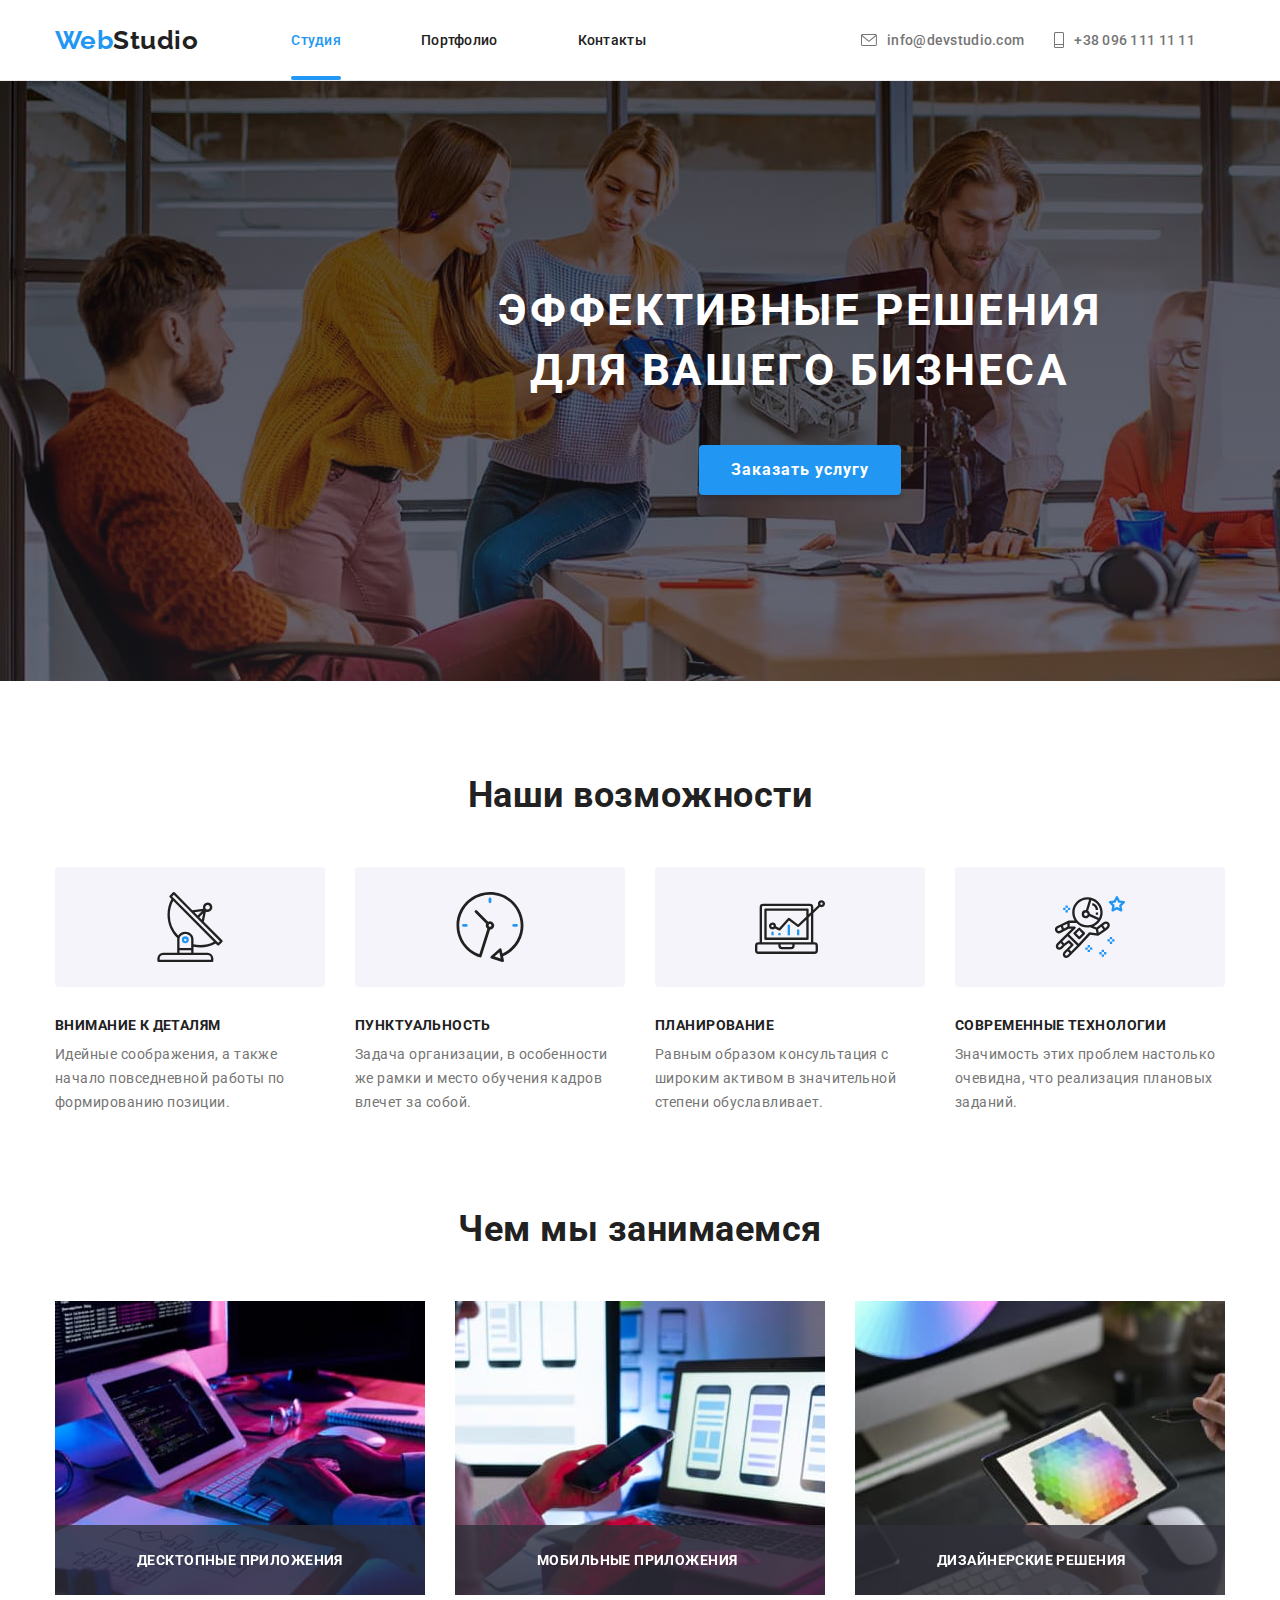
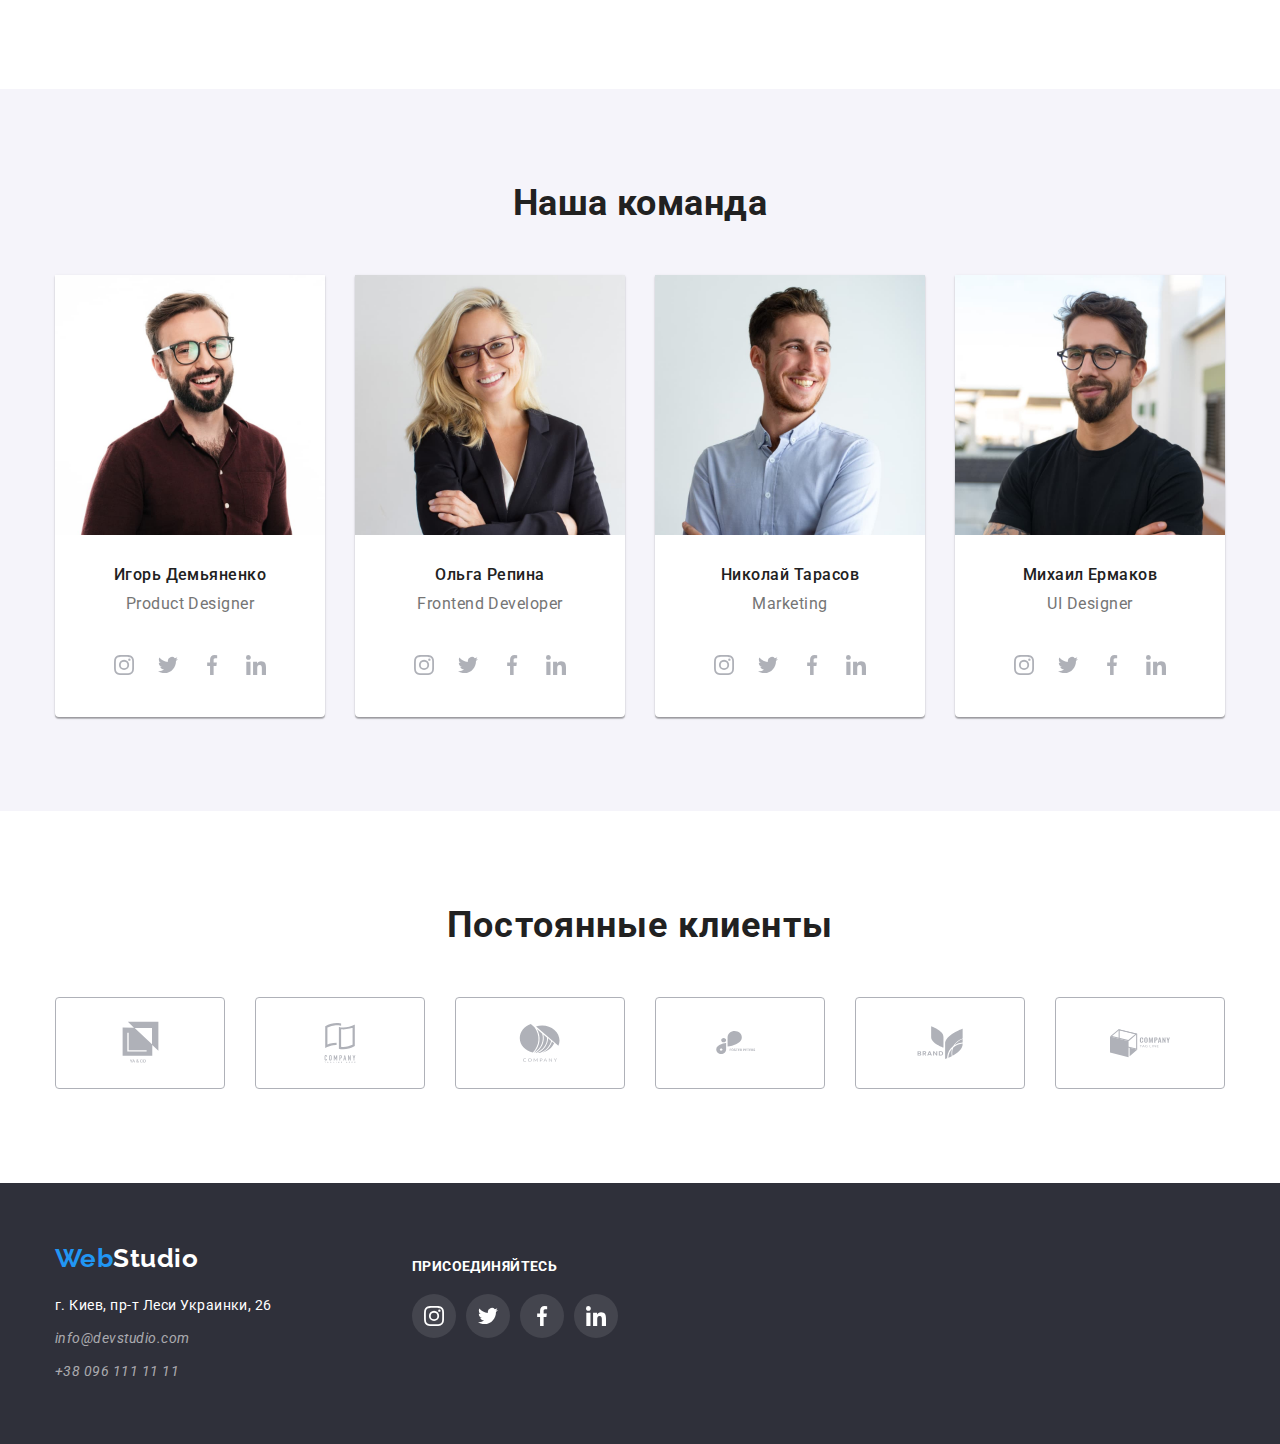
==== index.html @ bb1c2e62 "HW6" ====
<!DOCTYPE html>
<html lang="en">
<head>
    <meta charset="UTF-8">
    <meta http-equiv="X-UA-Compatible" content="IE=edge">
    <meta name="viewport" content="width=device-width, initial-scale=1.0">
    <title>webstudio</title>
    <link rel="preconnect" href="https://fonts.googleapis.com">
    <link rel="preconnect" href="https://fonts.gstatic.com" crossorigin>
    <link href="https://fonts.googleapis.com/css2?family=Raleway:wght@700&family=Roboto:wght@400;500;700;900&display=swap" rel="stylesheet">
    <link rel="stylesheet" href="https://cdnjs.cloudflare.com/ajax/libs/modern-normalize/1.1.0/modern-normalize.min.css">
    <link rel="stylesheet" href="./css/styles.css">
</head>
<body class="page">

   <!--шапка сайта--> 
    <header class="page-header">
        <div class="main-nav container">
            <a href="./index.html" class="logo">Web<span class="accent">Studio</span></a>
            <nav class="">
                <ul class="site-nav list">
                    <li class="item"><a href="./index.html" class="link current">Студия</a></li>
                    <li class="item"><a href="./portfolio.html" class="link">Портфолио</a></li>
                    <li class="item"><a href="" class="link">Контакты</a></li>
                </ul>
            </nav>
            <ul class="auth-nav list">
                <li class="item"><a href="mail:info@devstudio.com" class="link icon-mail">
                    <svg class="envelope" width="16" height="12">
                        <use href="./images/symbol-defs1.svg#icon-envelope1"></use>
                    </svg>info@devstudio.com</a>
                </li>
                <li class="item"><a href="tel:+380961111111" class="link icon-tel">
                    <svg class="smartphone" width="10" height="16">
                        <use href="./images/symbol-defs1.svg#icon-smartphone1"></use>
                    </svg>+38 096 111 11 11</a>
                </li>
            </ul>  
        </div>       
    </header>

    <!--контент main--> 
    <main>

        <!--первая секция-->
        <section class="hero">
            <div class="background-hero container">
                 <h1 class="hero-title">Эффективные решения <br /> для вашего бизнеса</h1>
                <button data-modal-open type="button" class="button">Заказать услугу</button>

                <!-- модальное окно -->
            </div>
            <div class="backdrop is-hidden" data-modal>
                <div class="modal">
                    <p>Lorem ipsum dolor sit amet consectetur, adipisicing elit. Laudantium facere doloribus, et quibusdam, odit, nam officia praesentium amet harum similique accusantium! Nobis amet error, impedit nemo dolore deserunt distinctio,</p>
                    <button class="modal-close" data-modal-close>
                        <svg class="icon-close" width="20" height="20">
                            <use href="./images/close1.svg#icon-close"></use>
                        </svg>
                    </button>
                </div>
            </div>
        </section>

        <!--наши возможности-->
            <section class="section">
                <div class="container">
                    <h2 class="section-title">Наши возможности</h2>
                    <ul class="feature-list">
                        <li class="item list-icone">
                            <div class="icon-benefits">
                                <svg class="icons-capabilities" width="70" height="70">
                                    <use href="./images/symbol-defs1.svg#icon-antenna"></use>
                                </svg>
                            </div>
                            <h3 class="title">Внимание к деталям</h3>
                            <p class="text">Идейные соображения, а также начало повседневной работы по формированию позиции.</p>
                        </li>
                        <li class="item list-icone">
                            <div class="icon-benefits">
                                <svg class="" width="70" height="70">
                                    <use href="./images/symbol-defs1.svg#icon-clock"></use>
                                </svg>
                            </div>
                            <h3 class="title">Пунктуальность</h3>
                            <p class="text">Задача организации, в особенности же рамки и место обучения кадров влечет за собой.</p>
                        </li>
                        <li class="item list-icone">
                            <div class="icon-benefits"> 
                                <svg class="" width="70" height="70">
                                    <use href="./images/symbol-defs1.svg#icon-diagram"></use>
                                </svg>
                            </div>
                            <h3 class="title">Планирование</h3>
                            <p class="text">Равным образом консультация с широким активом в значительной степени обуславливает.</p>
                        </li>
                        <li class="item list-icone">
                            <div class="icon-benefits">
                                <svg class="" width="70" height="70">
                                    <use href="./images/symbol-defs1.svg#icon-astronaut"></use>
                                </svg>
                            </div class="icon-benefits">
                            <h3 class="title">Современные технологии</h3>
                            <p class="text">Значимость этих проблем настолько очевидна, что реализация плановых заданий.</p>
                        </li>
                    </ul>
                </div>
            </section>

            <!--чем мы занимаемся-->

            <section class="section">
                <div class="container">
                    <h2 class="section-title">Чем мы занимаемся</h2>
                    <ul class="img">
                        <div class="thumb">
                            <li class=""><img src="./images/box1.jpg" alt="рабочий процесс" width="370"></li>
                            <p class="technology-title">Десктопные приложения</p>
                        </div>
                        <div class="thumb">
                            <li><img src="./images/box2.jpg" alt="разработка" width="370"></li>
                            <p class="technology-title">Мобильные приложения</p>
                        </div>
                        <div class="thumb">
                            <li><img src="./images/box3.jpg" alt="технологии" width="370"></li>
                            <p class="technology-title">Дизайнерские решения</p>
                        </div>
                    </ul>
                </div>
            </section>

        <!--наша команда-->

        <section class="section-command">
            <div class="container">
                <h2 class="section-title work">Наша команда</h2>
                <ul class="employees-list">
                    <li class="team">
                        <img class="photo" src="./images/employer1.jpg" alt="employee1" width="270">
                        <div class="container-our-team">
                            <h3 class="name">Игорь Демьяненко</h3>
                            <p class="profession">Product Designer</p>
                            <div class="team-network">
                                <ul class="network-item">
                                    <li>
                                        <a href="" class="team-link"><svg class="link-item" width="20" height="20"><use href="./images/symbol-defs1.svg#icon-instagram"></use></svg></a>
                                    </li>
                                    <li>
                                        <a href="" class="team-link"><svg class="link-item" width="20" height="20"><use href="./images/symbol-defs1.svg#icon-twitter"></use></svg></a>
                                    </li>
                                    <li>
                                        <a href="" class="team-link"><svg class="link-item" width="20" height="20"><use href="./images/symbol-defs1.svg#icon-facebook"></use></svg></a>
                                    </li>
                                    <li>
                                        <a href="" class="team-link"><svg class="link-item" width="20" height="20"><use href="./images/symbol-defs1.svg#icon-linkedin"></use></svg></a>
                                    </li>
                                </ul>
                            </div>
                        </div>
                    </li>
                    <li class="team">
                        <img class="photo" src="./images/employer2.jpg" alt="employee2" width="270">
                        <div class="container-our-team">
                            <h3 class="name">Ольга Репина</h3>
                            <p class="profession">Frontend Developer</p>
                            <div class="team-network">
                                <ul class="network-item">
                                    <li>
                                        <a href="" class="team-link"><svg class="link-item" width="20" height="20"><use href="./images/symbol-defs1.svg#icon-instagram"></use></svg></a>
                                    </li>
                                    <li>
                                        <a href="" class="team-link"><svg class="link-item" width="20" height="20"><use href="./images/symbol-defs1.svg#icon-twitter"></use></svg></a>
                                    </li>
                                    <li>
                                        <a href="" class="team-link"><svg class="link-item" width="20" height="20"><use href="./images/symbol-defs1.svg#icon-facebook"></use></svg></a>
                                    </li>
                                    <li>
                                        <a href="" class="team-link"><svg class="link-item" width="20" height="20"><use href="./images/symbol-defs1.svg#icon-linkedin"></use></svg></a>
                                    </li>
                                </ul>
                            </div>
                        </div>
                    </li>
                    <li class="team">
                        <img class="photo" src="./images/employer3.jpg" alt="employee3" width="270">
                        <div class="container-our-team">
                            <h3 class="name">Николай Тарасов</h3>
                            <p class="profession">Marketing</p>
                            <div class="team-network">
                                <ul class="network-item">
                                    <li>
                                        <a href="" class="team-link"><svg class="link-item" width="20" height="20"><use href="./images/symbol-defs1.svg#icon-instagram"></use></svg></a>
                                    </li>
                                    <li>
                                        <a href="" class="team-link"><svg class="link-item" width="20" height="20"><use href="./images/symbol-defs1.svg#icon-twitter"></use></svg></a>
                                    </li>
                                    <li>
                                        <a href="" class="team-link"><svg class="link-item" width="20" height="20"><use href="./images/symbol-defs1.svg#icon-facebook"></use></svg></a>
                                    </li>
                                    <li>
                                        <a href="" class="team-link"><svg class="link-item" width="20" height="20"><use href="./images/symbol-defs1.svg#icon-linkedin"></use></svg></a>
                                    </li>
                                </ul>
                            </div>
                        </div>
                    </li>
                    <li class="team">
                        <img class="photo" src="./images/employer4.jpg" alt="employee4" width="270">
                        <div class="container-our-team">
                            <h3 class="name">Михаил Ермаков</h3>
                            <p class="profession">UI Designer</p>
                            <div class="team-network">
                                <ul class="network-item">
                                    <li>
                                        <a href="" class="team-link"><svg class="link-item" width="20" height="20"><use href="./images/symbol-defs1.svg#icon-instagram"></use></svg></a>
                                    </li>
                                    <li>
                                        <a href="" class="team-link"><svg class="link-item" width="20" height="20"><use href="./images/symbol-defs1.svg#icon-twitter"></use></svg></a>
                                    </li>
                                    <li>
                                        <a href="" class="team-link"><svg class="link-item" width="20" height="20"><use href="./images/symbol-defs1.svg#icon-facebook"></use></svg></a>
                                    </li>
                                    <li>
                                        <a href="" class="team-link"><svg class="link-item" width="20" height="20"><use href="./images/symbol-defs1.svg#icon-linkedin"></use></svg></a>
                                    </li>
                                </ul>
                            </div>
                        </div>
                    </li>
                </ul>
            </div>
        </section>
        <section class="customers">
            <div class="container customers-section"></div>
                <h2 class="section-title">Постоянные клиенты</h2>
                <ul class="list">
                    <li class="customer-item">
                        <a href="" class="customer-link">
                            <svg class="client-icon" width="41" height="46.7">
                                <use href="./images/symbol-defs1.svg#icon-cliet1"></use>
                            </svg>
                        </a>
                    </li>
                    <li class="customer-item">
                        <a href="" class="customer-link">
                            <svg class="customer-icon" width="40" height="52">
                                <use href="./images/symbol-defs1.svg#icon-cliet2"></use>
                            </svg>
                        </a>
                    </li>
                    <li class="customer-item">
                        <a href="" class="customer-link">
                            <svg class="customer-icon" width="43.46" height="41.18">
                                <use href="./images/symbol-defs1.svg#icon-cliet3"></use>
                            </svg>
                        </a>
                    </li>
                    <li class="customer-item">
                        <a href="" class="customer-link"> 
                            <svg class="customer-icon" width="106" height="60">
                                <use href="./images/symbol-defs1.svg#icon-cliet4"></use>
                            </svg>
                        </a>
                    </li>
                    <li class="customer-item">
                        <a href="" class="customer-link">
                            <svg class="customer-icon" width="62.54" height="45.43">
                                <use href="./images/symbol-defs1.svg#icon-cliet5"></use>
                            </svg>
                        </a>
                    </li>
                    <li class="customer-item">
                        <a href="" class="customer-link">
                            <svg class="customer-icon" width="106" height="60">
                                <use href="./images/symbol-defs1.svg#icon-cliet6"></use>
                            </svg>
                        </a>
                    </li>
                </ul>
            </div>
        </section>
    </main>

    <!--подвал-->

    <footer class="page-footer">
        <div class="footer-join container">
            <div class="background-footer">
                <div class="margin">
                    <a href="./index.html" class="logo">Web<span class="accent-footer">Studio</span></a>
                </div>
                <address class="info">
                        <ul class="auth-nav-footer">
                            <li class="address">г. Киев, пр-т Леси Украинки, 26</li>
                            <li class="mail"><a href="mail:info@devstudio.com" class="contacts-link mail">info@devstudio.com</a></li>
                            <li><a href="nel:+380961111111" class="contacts-link">+38 096 111 11 11</a></li>
                        </ul>
                </address>
            </div>
            <div class="social-networks">
                <p class="join">присоединяйтесь</p>
                <ul class="list-network">
                    <li class="network-item">
                        <a href="" class="network-link"><svg class="link-icon" width="20" height="20"><use href="./images/symbol-defs1.svg#icon-instagram"></use></svg></a>
                    </li>
                    <li class="network-item">
                        <a href="" class="network-link"><svg class="link-icon" width="20" height="20"><use href="./images/symbol-defs1.svg#icon-twitter"></use></svg></a>
                    </li>
                    <li class="network-item">
                        <a href="" class="network-link"><svg class="link-icon" width="20" height="20"><use href="./images/symbol-defs1.svg#icon-facebook"></use></svg></a>
                    </li>
                    <li class="network-item">
                        <a href="" class="network-link"><svg class="link-icon" width="20" height="20"><use href="./images/symbol-defs1.svg#icon-linkedin"></use></svg></a>
                    </li>
                </ul>
            </div>
        </div>
    </footer>  
    <script src="./js/modal.js"></script>  
</body>
</html>
---- css/styles.css ----
/* главный заголовок color: #FFFFFF; */
/* цвет заголовка H2  color: #212121; */
/* цвет текста color: #757575; */
/* цвет акцента color: #2196F3; */
/* вторичный цвет фона background: #F5F4FA */
/* первичный цвет фона background: #FFFFFF; */

/* var - variables - переменная */
/* a, button - color: inherit; 
- наследуй цвет шрифта от родителя */
/* :hover, :focus - псевдокласы */

/* CSS-переменные */
:root {
    --primery-text-color: #212121;
    --title-text-color:  #757575;
    --accent-color: #2196F3;
    --primery-white-color: #ffffff;
    --section-command-bc: #F5F4FA;
    --clients-color: #AFB1B8;
}

/* index.html */
/* body селектор, специфика - 1 */
body {
    font-family: 'Roboto', sans-serif;
    color: var(--title-text-color);

    
    letter-spacing: 0.03em;
}

/* шапка сайта */
/* .logo селектор класса, специфика - 10 */
.logo {
    font-family: 'Raleway', sans-serif;
    color: var(--accent-color);
    text-decoration: none;

    font-weight: 700;
    font-size: 26px;
    line-height: 1.192;
}

.page-header {
    background-color: var(--primery-white-color);
    border-bottom: 1px solid #ECECEC;
}

.main-nav {
    display: flex;
    align-items: center;
}

ul {
    margin: 0;
    padding: 0;
    list-style: none;
    /* убралт маркер у списка */
}

.container {
    width: 1200px;
    margin-left: auto;
    margin-right: auto;
    padding-left: 15px;
    padding-right: 15px;
    /* outline: 2px solid tomato; */
}

.accent {
    color: var(--primery-text-color);
    
    font-size: 26px;
}

.accent-footer {
    color: var(--primery-white-color);
}

/* селектор класса, специфика - 20 */

/* site-nav */

.site-nav {
    display: flex;
    margin-left: 93px;
}

.site-nav .item + .item {
    margin-left: 50px;
}

.site-nav .current {
    position: relative;
}

.site-nav .current::after {
    position: absolute;
    content: "";
    width: 100%;
    height: 4px;
    left: 0;
    bottom: 0;
    background-color: var(--accent-color);
    border-radius: 2px;
}

    /* убераем крайний маржин */

/* .site-nav .item:last-child {
    margin: 0;
} */

/* .site-nav .item:not(:last-child) {
    margin-right: 50px;
} */


.site-nav .link {
    color: var(--primery-text-color);
    text-decoration: none;
    /* убрали нижнее подчеркивание */

    font-weight: 500;
    font-size: 14px;
    line-height: 1.142;
    letter-spacing: 0.02em;

    display: block;
    padding-top: 32px;
    padding-bottom: 32px;

    transition: color 250ms cubic-bezier(0.4, 0, 0.2, 1);
}
/* селектор класса, специфика - 30 */
/* :hover - эфект при навидени mыши */
/* :focus - эфект фокусировки, 
когда нажал и держишь или ТАБ */
.site-nav .link:hover,
.site-nav .link:focus {
    color: var(--accent-color);
}

.site-nav .link.current {
    color: var(--accent-color);
}


/* auth-nav */

.auth-nav .link {
    color: var(--title-text-color);
    text-decoration: none;

    font-weight: 500;
    font-size: 14px;
    line-height: 1.142;
    letter-spacing: 0.02em;

    padding-top: 32px;
    padding-bottom: 32px;

    transition: color 250ms cubic-bezier(0.4, 0, 0.2, 1);
}

.auth-nav {
    display: flex;
    align-items: center;
    margin-left: auto;
}
.icon-mail,
.icon-tel {
    display: flex;
    justify-content: center;
    align-items: center;
}

.auth-nav .link:hover,
.auth-nav .link:focus {
    color: var(--accent-color);
}

.envelope,
.smartphone {
    fill: currentColor;
    margin-right: 10px;
}

/* секция hero */

.hero {
    margin: 0;
    padding: 0;
}

.background-hero {
     font-weight: 900;
     font-size: 44px;
     line-height: 1.363;
     text-align: center;
     letter-spacing: 0.06em;
     text-transform: uppercase;

     padding-top: 200px;
     padding-bottom: 200px;

     width: 1600px;
     height: 600px;
     margin-left: auto;
     margin-right: auto;
     background-color: #2F303A;
     background-image: linear-gradient(
     rgba(0,0,0,0.4), 
     rgba(47,48,58,0.4)), 
     url("../images/icon/fon.jpg");
     background-repeat: no-repeat;
     background-position: center;
     background-size: cover;
 }

.hero-title {
    color: var(--primery-white-color);
    font-size: 44px;

    margin: 0;
    margin-bottom: 30px;
}

/* button */

.button {
    color: var(--primery-white-color);
    background-color: var(--accent-color);
    cursor: pointer;

    font-family: 'Roboto', sans-serif;
    font-weight: 700;
    font-size: 16px;
    line-height: 1.875;
    letter-spacing: 0.06em;

    display: inline-block;
    padding: 10px 32px;
    min-width: 200px;
    border-radius: 4px;
    box-shadow: 0px 4px 4px rgba(0, 0, 0, 0.15);
    border: 0 solid transparent;
}

.backdrop {
    position: fixed;
    top: 0;
    left: 0;
    width: 100%;
    height: 100%;
    background: rgba(0, 0, 0, 0.2);

    opacity: 1;
    transition: opacity 250ms cubic-bezier(0.4, 0, 0.2, 1);
}

.backdrop.is-hidden {
    opacity: 0;
    pointer-events: none;
}

.backdrop.is-hidden .modal {
    transform: translate(-50%, -50%) scale(1.1);
}

.modal {
    position: absolute;
    top: 50%;
    left: 50%;

    width: 528px;
    height: 581px;
    padding: 15px;
    background: var(--primery-white-color);

    box-shadow: 0px 1px 3px rgba(0, 0, 0, 0.12), 0px 1px 1px rgba(0, 0, 0, 0.14), 0px 2px 1px rgba(0, 0, 0, 0.2);
    border-radius: 4px;

    /* overflow: scroll; */
    transform: translate(-50%, -50%) scale(1);
    transition: transform 250ms cubic-bezier(0.4, 0, 0.2, 1);
}

.modal-close {
    position: absolute;
    list-style: none;
    top: 8px;
    right: 8px;
    border: none;
    background-color: var(--primery-white-color);
    border: 1px solid rgba(0, 0, 0, 0.1);
    border-radius: 50%;
    width: 30px;
    height: 30px;
    display: flex;
    justify-content: center;
    align-items: center;
    cursor: pointer;

}

.modal-close:hover,
.modal-close:focus {
    fill: var(--accent-color);
}

/* наши возможности */

.feature-list {
    display: flex;
    flex-wrap: wrap;
    justify-content: center;
}

.item {
    margin-right: 30px;
}

.item:nth-child(4n) {
    margin-right: 0;
}

.feature-list .title {
    color: var(--primery-text-color);
}

.feature-list .item {
    /* background-color: orange; */
    width: 270px;
}

/* .icon-antenna::before {
    background-image: url("../imeges/icon/antenna.svg");
}

.icon-watch::before {
    background-image: url("../imeges/icon/watch.svg");
}

.icon-vector::before {
    background-image: url("../imeges/icon/vector.svg");
}

.icon-astronaut::before {
    background-image: url("../imeges/icon/astronaut.svg");
} */

        /* Альтернатива */

/* .list-icone:nth-child(1)::before {
    background-image: url("../imeges/icon/antenna.svg");
}

.list-icone:nth-child(2)::before {
    background-image: url("../imeges/icon/watch.svg");
}

.list-icone:nth-child(3)::before {
    background-image: url("../imeges/icon/vector.svg");
}

.list-icone:nth-child(4)::before {
    background-image: url("../imeges/icon/astronaut.svg");
} */

.section .section-title {
    margin-bottom: 50px;
}

.list-icone {
    flex-basis: calc((100% - 90px) / 4);
}

.icon-benefits {
    padding: 0;
    padding: 25px 100px;
    border: none;
    width: 270px;
    height: 120px;
    margin-bottom: 30px;
    background: #F5F4FA;
    border-radius: 4px;
}

.title {
    font-weight: 700;
    font-size: 14px;
    line-height: 1.142;
    letter-spacing: 0.03em;
    text-transform: uppercase;

    margin: 0;
    padding: 0;
    margin-bottom: 10px;
}

.text {
    margin: 0;
    padding: 0;

    font-weight: 400;
    font-size: 14px;
    line-height: 1.714;
}


/* чем мы занимаемся */

.img {
    display: flex;
    padding-bottom: 94px;
}

.thumb {
    display: flex;
    position: relative;
}

.thumb::before {
    display: inline-block;
    position: absolute;
    content: "";
    bottom: 0;
    left: 0;
    width: 100%;
    height: 70px;
    background-color: #2F303A;
    opacity: 0.8;
}

.technology-title {
    padding: 0;
    margin: 0;
    font-size: 14px;
    line-height: 1.142;
    letter-spacing: 0.03em;
    font-weight: 700;
    text-transform: uppercase;
    color: #FFFFFF;
}

.technology-title {
    display: flex;
    position: absolute;
    bottom: 0;
    left: 0;
    padding: 27px 82px;
    opacity: 1;
}

img {
    display: block;
    width: 100%;
    object-fit: cover;
}

.img .thumb + .thumb {
    margin-left: 30px;
}

.section-title {
    color: var(--primery-text-color);

    margin: 0;
    padding: 0;
    padding-top: 94px;
    /* margin-bottom: 50px; */

    font-weight: 700;
    font-size: 36px;
    line-height: 1.166;
    text-align: center;
}


/* наша команда */

.section-command {
    background-color: var(--section-command-bc);
    padding-bottom: 94px;
}

.section-command .work {
    padding-top: 94px;
    margin-bottom: 50px;
}

.employees-list {
    display: flex;
}

.employees-list .team + .team {
    margin-left: 30px;
}

.team {
    box-shadow: 0px 1px 3px rgba(0, 0, 0, 0.12), 0px 1px 1px rgba(0, 0, 0, 0.14), 0px 2px 1px rgba(0, 0, 0, 0.2);
    border-radius: 0px 0px 4px 4px;
}

.team {
    background-color: var(--primery-white-color);
}

.photo {
    margin: 0;
    margin-bottom: 30px;
    padding: 0;
}

.name {
    margin: 0;
    margin-bottom: 10px;
    padding: 0;
}

.name {
    color: var(--primery-text-color);
    
    font-weight: 500;
    font-size: 16px;
    line-height: 1.187;
    text-align: center;
}

.profession {
    margin: 0;
    padding: 0;
    padding-bottom: 30px;

    color: var(--title-text-color);

    font-size: 16px;
    line-height: 1.187;
    text-align: center;
}

.network-item {
    display: flex;
    justify-content: center;
    align-items: center;

    margin-bottom: 30px;
}


.team-link {
    display: flex;
    justify-content: center;
    align-items: center;
    list-style: none;
    width: 44px;
    height: 44px;
    border-radius: 50%;
    border: none;
    background-color: var(--primery-white-color);
    color: var(--clients-color);

    transition: background-color 250ms cubic-bezier(0.4, 0, 0.2, 1), color 250ms cubic-bezier(0.4, 0, 0.2, 1);
}

.team-link:hover,
.team-link:focus{
  background-color: var(--accent-color);
  color: var(--primery-white-color);
  
}

.link-item {
    fill: currentColor;
}

.network-item:not(:last-child) {
    margin-right: 10px;
}

    /* Постоянные клиенты */

.customers {
    width: 1200px;
    padding-left: 15px;
    padding-right: 15px;
    margin-left: auto;
    margin-right: auto;
    padding-top: 94px;
    padding-bottom: 94px;
}

.customers .section-title {
    text-align: center;
    margin: 0;
    padding: 0;
    margin-bottom: 50px;
    font-size: 36px;
    line-height: 1.166;
    letter-spacing: 00.03em;
}

.customers .list {
    list-style: none;
    display: flex;
    justify-content: space-between;
}

.customer-item:not(:last-child) {
    margin-right: 30px;
}

.customer-item {
    display: flex;
    justify-content: center;
    align-items: center;
    background-color: var(--primery-white-color);
    width: 170px;
    height: 92px;
}

.customer-link {
    display: flex;
    justify-content: center;
    align-items: center;
    border: 1px solid var(--clients-color);
    border-radius: 4px;
    width: 100%;
    height: 100%;
    color: var(--clients-color);

    transition: color 250ms cubic-bezier(0.4, 0, 0.2, 1), border 250ms cubic-bezier(0.4, 0, 0.2, 1);
}

.customer-link:hover,
.customer-link:focus {
    color: var(--accent-color);
    border: 1px solid var(--accent-color);
}

.customer-icon {
    fill: #AFB1B8;
    /* fill: currentColor; */
}

/* подвал */

.page-footer {
    background-color: #2F303A;
}

.footer-join {
    display: flex;
    justify-content: flex-start;
    align-items: center;
}

.background-footer {
    padding-top: 60px;
    padding-bottom: 60px;
    margin-right: 70px;
    /* padding-left: 215px; */
}

.margin {
    margin-bottom: 20px;
}

.auth-nav-footer .contacts-link {
    color: rgba(255, 255, 255, 0.6);
    text-decoration: none;

    font-size: 14px;
    line-height: 1.714;

    transition: color 250ms cubic-bezier(0.4, 0, 0.2, 1);
}

.contacts-link:hover,
.contacts-link:focus {
    color: var(--accent-color);
}

.address {
    color: var(--primery-white-color);
    font-style: normal;
    font-size: 14px;
    line-height: 1.714;

    margin-bottom: 9px;
}

.mail {
    margin-bottom: 9px;
}

.social-networks{
    margin: 0;
    padding: 0;
    width: 206px;
    /* padding: 15px 0 97px 0; */
    margin-left: 70px;
}

.join{
    margin: 0;
    padding: 0;
    color: var(--primery-white-color);
    margin-bottom: 20px;
    align-content: center;
    font-weight: bold;
    font-size: 14px;
    line-height: 1.143;
    letter-spacing: 0.03em;
    text-transform: uppercase;
}

.list-network {
    display: flex;
    justify-content: center;
    align-items: center;
}

.network-link {
    list-style: none;
    display: flex;
    justify-content: center;
    align-items: center;
    width: 44px;
    height: 44px;
    border-radius: 50%;
    border: none;
    background-color: rgba(255, 255, 255, 0.1);
    color: var(--primery-white-color);

    transition: background-color 250ms cubic-bezier(0.4, 0, 0.2, 1), color 250ms cubic-bezier(0.4, 0, 0.2, 1);
}

.network-link:hover,
.network-link:focus {
    background-color: var(--accent-color);
    color: var(--primery-white-color);
}

.link-icon {
    fill: currentColor;
}
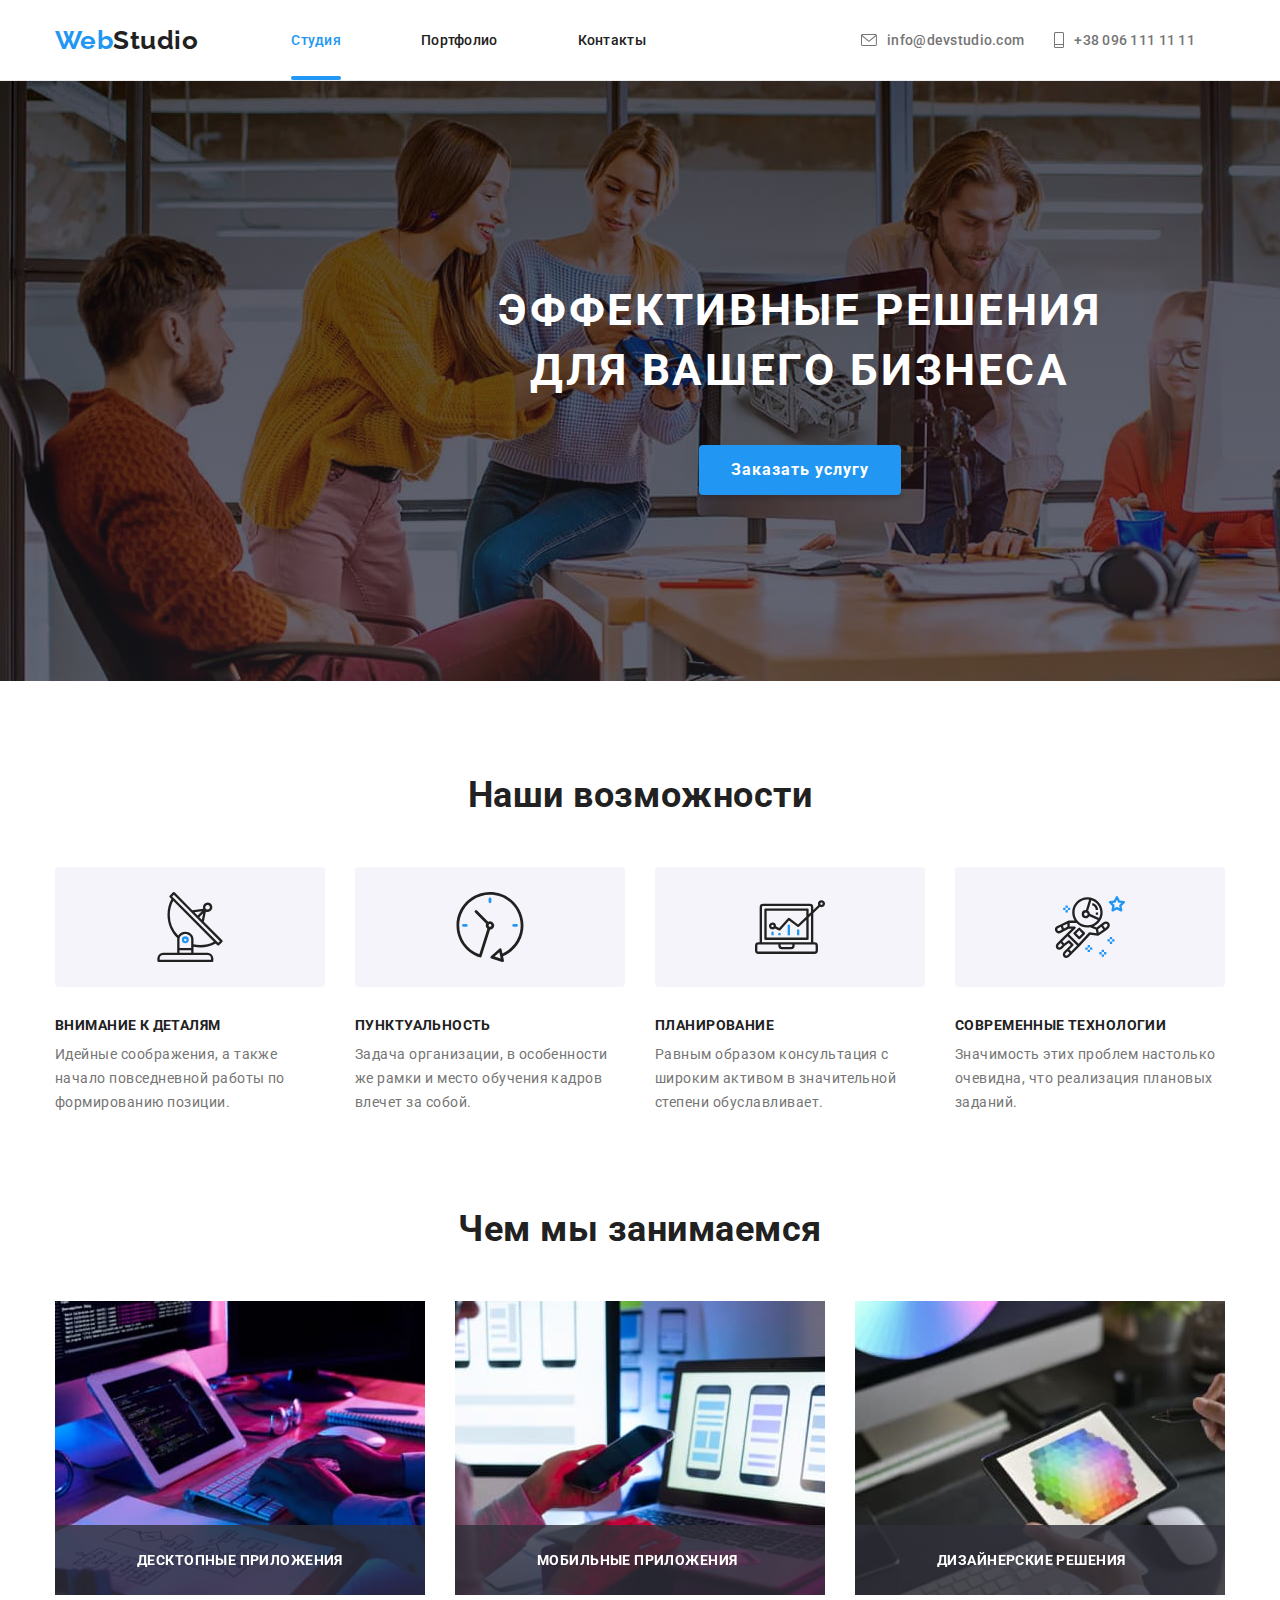
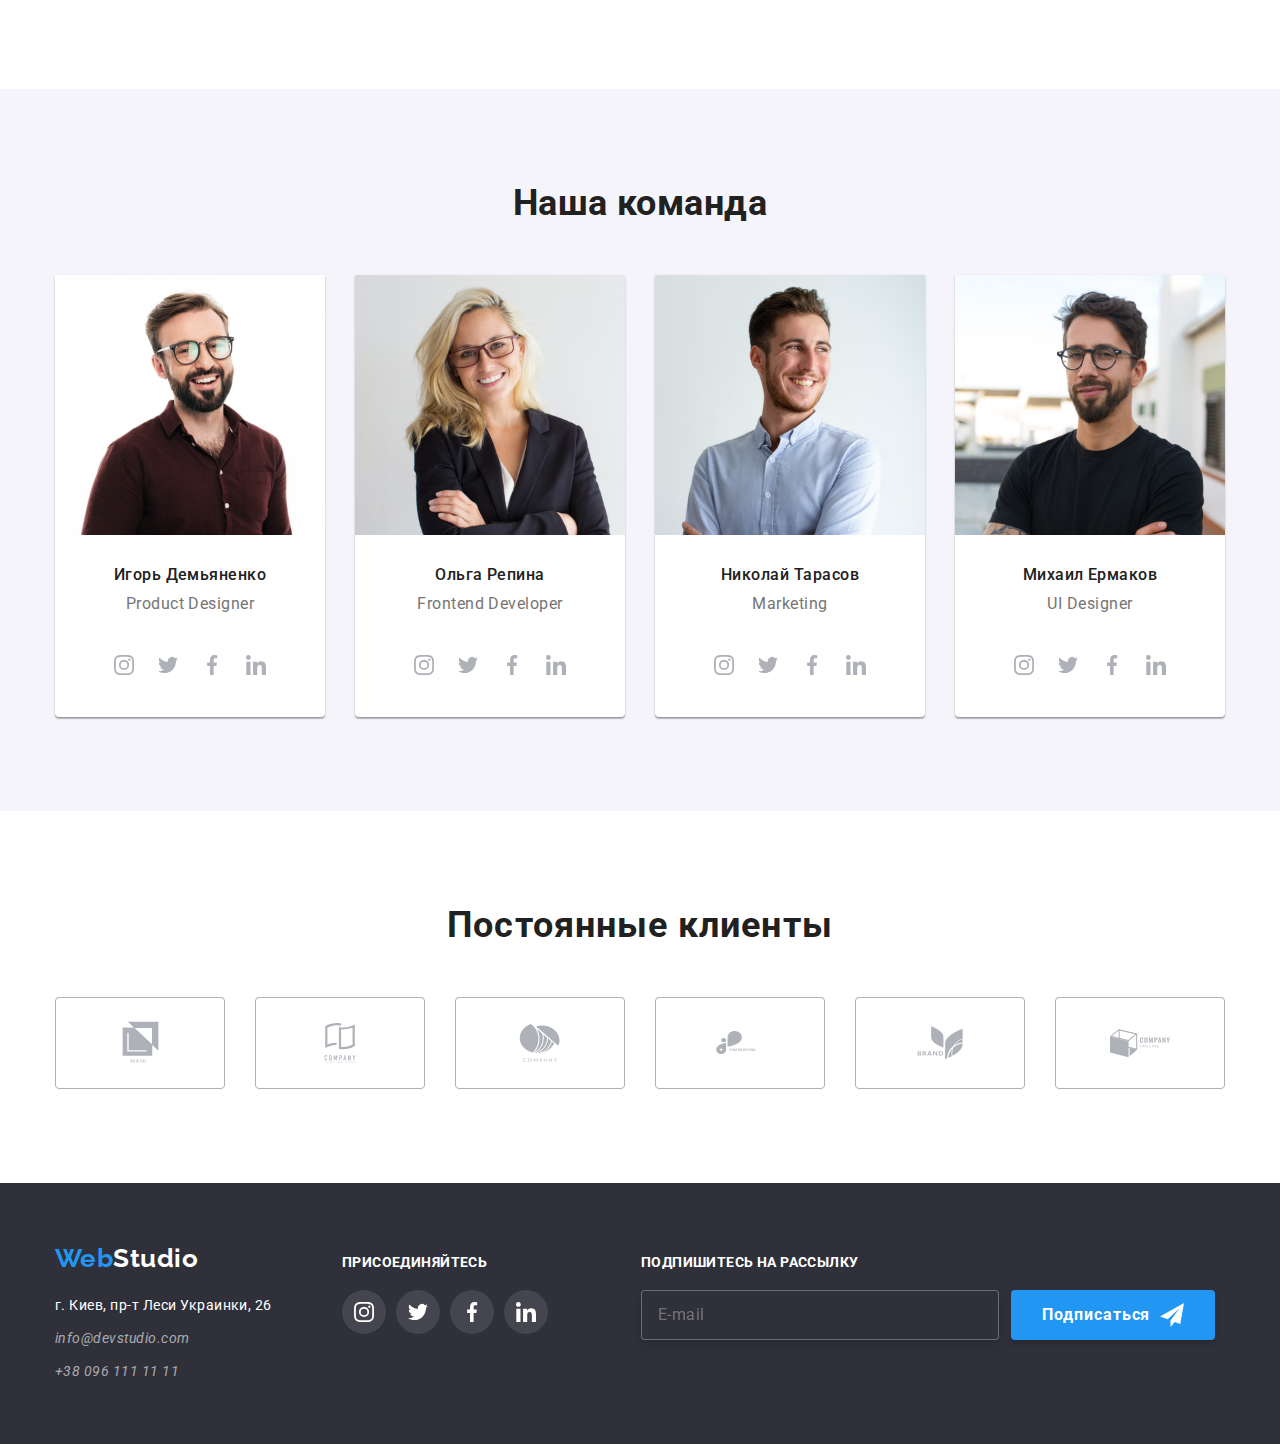
==== commit 80eb060c: "HW6" ====
--- a/index.html
+++ b/index.html
@@ -52,10 +52,47 @@
             </div>
             <div class="backdrop is-hidden" data-modal>
                 <div class="modal">
-                    <p>Lorem ipsum dolor sit amet consectetur, adipisicing elit. Laudantium facere doloribus, et quibusdam, odit, nam officia praesentium amet harum similique accusantium! Nobis amet error, impedit nemo dolore deserunt distinctio,</p>
+                    <p class="text">Оставьте свои данные, мы вам перезвоним</p>
+                    <form class="form">
+                        <div class="form-field">
+                            <label for="name" class="form-label">Имя</label>
+                               <input type="text" name="name" id="name" class="form-input"/>
+                               <svg width="12" height="12" class="form-icon">
+                                   <use href="./images/icons.svg#icon-man"></use>
+                               </svg>
+                        </div>
+
+                        <div class="form-field">
+                            <label for="tel" class="form-label">Телефон</label>
+                                <input type="text" name="tel" id="tel" class="form-input"/>
+                                <svg width="12" height="12" class="form-icon">
+                                    <use href="./images/icons.svg#icon-handset"></use>
+                                </svg>
+                        </div>
+
+                        <div class="form-field">
+                            <label for="mail" class="form-label">Почта</label>
+                                <input type="email" name="mail" id="mail" class="form-input"/>
+                                <svg width="12" height="12" class="form-icon">
+                                    <use href="./images/icons.svg#icon-sms"></use>
+                                </svg>
+                        </div>
+
+                        <div class="form-field">
+                            <label for="comment" class="form-label">Комментарий</label>
+                            <textarea name="comment" id="comment" rows="10" placeholder="Введите текст" class="form-input"></textarea>
+                        </div>
+
+                        <div role="group" class="form-agreement">
+                            <input type="checkbox" name="" value="Соглашение" id="Соглашение" class="checkbox"/>
+                            <label for="Соглашение" class="agreement">Соглашаюсь с рассылкой и принимаю <a href="" class="contract">Условия договора</a></label>
+                        </div>
+                        
+                        <button type="submit" class="send-button">Отправить</button>
+                    </form>
                     <button class="modal-close" data-modal-close>
-                        <svg class="icon-close" width="20" height="20">
-                            <use href="./images/close1.svg#icon-close"></use>
+                        <svg class="icon-cross" >
+                            <use href="./images/icons.svg#icon-cross"></use>
                         </svg>
                     </button>
                 </div>
@@ -297,6 +334,7 @@
                         </ul>
                 </address>
             </div>
+
             <div class="social-networks">
                 <p class="join">присоединяйтесь</p>
                 <ul class="list-network">
@@ -314,6 +352,19 @@
                     </li>
                 </ul>
             </div>
+
+            <div class="subscribe">
+                <form action="" class="form-subscribe">
+                    <label for="mailing" class="mailing-form">Подпишитесь на рассылку</label>
+                    <input type="subscribe" name="mailing" placeholder="E-mail" class="subscribe-mailing-form">
+                </form>
+                <button class="subscribe-button">Подписаться
+                    <svg class="icon-airplane" width="24" height="24">
+                        <use href="./images/icons.svg#icon-airplane"></use>
+                    </svg>
+                </button>
+            </div>
+
         </div>
     </footer>  
     <script src="./js/modal.js"></script>  
--- a/css/styles.css
+++ b/css/styles.css
@@ -19,6 +19,7 @@
     --primery-white-color: #ffffff;
     --section-command-bc: #F5F4FA;
     --clients-color: #AFB1B8;
+    --footer-color: #2F303A;
 }
 
 /* index.html */
@@ -249,6 +250,8 @@
     border: 0 solid transparent;
 }
 
+/* модальное окно */
+
 .backdrop {
     position: fixed;
     top: 0;
@@ -277,7 +280,7 @@
 
     width: 528px;
     height: 581px;
-    padding: 15px;
+    padding: 40px;
     background: var(--primery-white-color);
 
     box-shadow: 0px 1px 3px rgba(0, 0, 0, 0.12), 0px 1px 1px rgba(0, 0, 0, 0.14), 0px 2px 1px rgba(0, 0, 0, 0.2);
@@ -309,7 +312,136 @@
 .modal-close:hover,
 .modal-close:focus {
     fill: var(--accent-color);
-}
+    transition: fill 250ms cubic-bezier(0.4, 0, 0.2, 1);
+}
+
+.backdrop .text {
+    margin-bottom: 12px;
+
+    font-style: normal;
+    font-weight: bold;
+    font-size: 20px;
+    line-height: 1.15;
+    text-align: center;
+    letter-spacing: 0.03em;
+
+    color: var(--primery-text-color);
+}
+
+/* формы модалки */
+
+.form {
+    margin-left: auto;
+    margin-right: auto;
+}
+
+.form-field {
+    position: relative;
+    display: flex;
+    flex-direction: column;
+    margin-bottom: 10px;
+}
+
+.form-field label {
+    margin-bottom: 4px;
+    font-size: 12px;
+    line-height: 1.166;
+
+    letter-spacing: 0.01em;
+    color: #757575;
+}
+
+.form-field input {
+    outline: none;
+    margin: 0;
+    padding: 0;
+    width: 100%;
+    padding: 12px 0 12px 40px;
+    border: 1px solid rgba(33, 33, 33, 0.2);
+    box-sizing: border-box;
+    border-radius: 4px;
+    cursor: pointer;
+}
+
+.form-input:hover,
+.form-input:focus {
+    border: 1px solid var(--accent-color);
+    transition: border 250ms cubic-bezier(0.4, 0, 0.2, 1);
+}
+
+.form-icon {
+    position: absolute;
+    top: 65%;
+    left: 12px;
+    transform: translateY(-50%);
+}
+
+.form-input:focus ~ .form-icon {
+    fill: var(--accent-color);
+    transition: fill 250ms cubic-bezier(0.4, 0, 0.2, 1);
+}    
+
+.form-field textarea {
+    outline: none;
+    padding: 12px 16px;
+    border: 1px solid rgba(33, 33, 33, 0.2);
+    box-sizing: border-box;
+    border-radius: 4px;
+    width: 100%;
+    height: 120px;
+    resize: none;
+}
+
+.form-agreement {
+    display: flex;
+    align-items: center;
+    margin-bottom: 30px;
+}
+
+.form-agreement input {
+    margin-right: 7px;
+}
+
+.agreement {
+    font-size: 14px;
+    line-height: 1.714;
+    letter-spacing: 0.03em;
+    color: #757575;
+}
+
+.contract {
+    color: var(--accent-color);
+}
+
+.send-button {
+    margin: 0;
+    padding: 10px 55px;
+    margin-right: auto;
+    margin-left: auto;
+
+    background: #188CE8;
+    border-radius: 4px;
+    border-color: transparent;
+
+    font-size: 16px;
+    line-height: 1.875;
+
+    display: flex;
+    align-items: center;
+    text-align: center;
+    letter-spacing: 0.06em;
+
+    color: #FFFFFF;
+
+    cursor: pointer;
+}
+
+.send-button:hover,
+.send-button:focus {
+    box-shadow: 0px 4px 4px rgba(0, 0, 0, 0.15);
+    transition: box-shadow 250ms cubic-bezier(0.4, 0, 0.2, 1);
+}
+
 
 /* наши возможности */
 
@@ -655,7 +787,7 @@
 .footer-join {
     display: flex;
     justify-content: flex-start;
-    align-items: center;
+    align-items: baseline;
 }
 
 .background-footer {
@@ -697,12 +829,10 @@
     margin-bottom: 9px;
 }
 
-.social-networks{
+.social-networks {
     margin: 0;
     padding: 0;
     width: 206px;
-    /* padding: 15px 0 97px 0; */
-    margin-left: 70px;
 }
 
 .join{
@@ -749,4 +879,79 @@
     fill: currentColor;
 }
 
-
+.subscribe {
+    display: flex;
+    align-items: end;
+    margin-left: 93px;
+}
+
+.form-subscribe {
+    display: flex;
+    flex-direction: column;
+}
+
+.mailing-form {
+    font-weight: bold;
+    font-size: 14px;
+    line-height: 1.142;
+    letter-spacing: 0.03em;
+    text-transform: uppercase;
+
+    color: #FFFFFF;
+
+    margin-bottom: 20px;
+}
+
+.subscribe-mailing-form {
+    width: 358px;
+    height: 50px;
+
+    border: 1px solid rgba(255, 255, 255, 0.3);
+    box-sizing: border-box;
+    filter: drop-shadow(0px 4px 4px rgba(0, 0, 0, 0.15));
+    border-radius: 4px;
+
+    background-color: var(--footer-color);
+    margin-right: 12px;
+
+    outline: none;
+
+    padding: 15px 16px;
+
+    caret-color: white;
+
+}
+
+.subscribe-mailing-form::placeholder {
+    font-size: 16px;
+    line-height: 1.25;
+    letter-spacing: 0.03em;
+}
+
+.subscribe-button {
+    font-weight: bold;
+    font-size: 16px;
+    line-height: 1.875;
+    height: 50px;
+
+    padding: 10px 29px;
+
+    display: flex;
+    align-items: center;
+    text-align: center;
+    letter-spacing: 0.06em;
+
+    color: #FFFFFF;
+
+    background: #2196F3;
+    box-shadow: 0px 4px 4px rgba(0, 0, 0, 0.15);
+    border-radius: 4px;
+    border-color: transparent;
+}
+
+.icon-airplane {
+    margin-left: 10px;
+}
+
+
+
